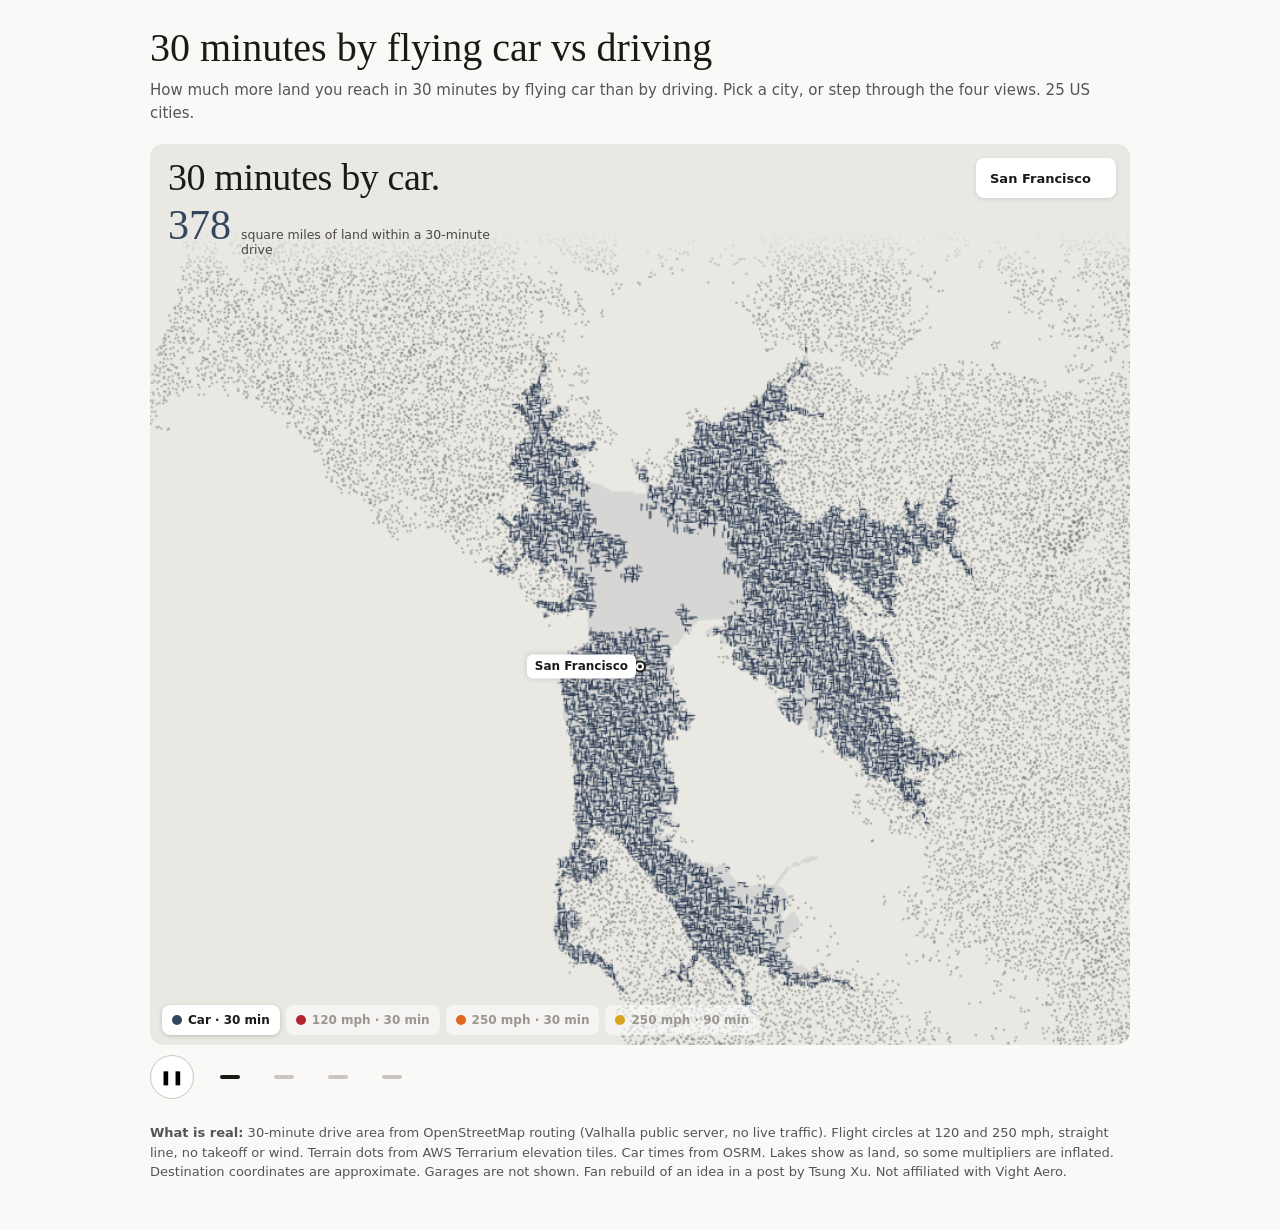
==== index.html @ d3df8611 "Add initial index.html file for flying car project" ====
<!doctype html>
<html lang="en"><head><meta charset="utf-8"><meta name="viewport" content="width=device-width,initial-scale=1">
<title>30 minutes by flying car vs driving</title>
<link rel="stylesheet" href="76-style.css">
<style>body{margin:0;background:#faf9f7;color:#1b1a17;font-family:Georgia,serif}main{max-width:980px;margin:0 auto;padding:24px 16px 48px}h1{font-weight:400;font-size:clamp(26px,5vw,40px);margin:0 0 8px}p.i{font:15px/1.5 system-ui,sans-serif;color:#555;margin:0 0 20px}footer{font:13px/1.5 system-ui,sans-serif;color:#555;margin-top:24px}</style></head>
<body><main><h1>30 minutes by flying car vs driving</h1>
<p class="i">How much more land you reach in 30 minutes by flying car than by driving. Pick a city, or step through the four views. 25 US cities.</p>
<div id="app"></div>
<footer><b>What is real:</b> 30-minute drive area from OpenStreetMap routing (Valhalla public server, no live traffic). Flight circles at 120 and 250 mph, straight line, no takeoff or wind. Terrain dots from AWS Terrarium elevation tiles. Car times from OSRM. Lakes show as land, so some multipliers are inflated. Destination coordinates are approximate. Garages are not shown. Fan rebuild of an idea in a post by Tsung Xu. Not affiliated with Vight Aero.</footer></main>
<script type="module">
const MAP={"bal_near.png":"10-bal_near.png","bal_wide.png":"11-bal_wide.png","bos_mid.png":"12-bos_mid.png","bos_near.png":"13-bos_near.png","bos_wide.png":"14-bos_wide.png","chi_mid.png":"15-chi_mid.png","chi_near.png":"16-chi_near.png","chi_wide.png":"17-chi_wide.png","clt_mid.png":"18-clt_mid.png","clt_near.png":"19-clt_near.png","clt_wide.png":"20-clt_wide.png","dal_mid.png":"21-dal_mid.png","dal_near.png":"22-dal_near.png","dal_wide.png":"23-dal_wide.png","dc_mid.png":"24-dc_mid.png","dc_near.png":"25-dc_near.png","dc_wide.png":"26-dc_wide.png","den_mid.png":"27-den_mid.png","den_near.png":"28-den_near.png","den_wide.png":"29-den_wide.png","atl_mid.png":"3-atl_mid.png","det_mid.png":"30-det_mid.png","det_near.png":"31-det_near.png","det_wide.png":"32-det_wide.png","hou_mid.png":"33-hou_mid.png","hou_near.png":"34-hou_near.png","hou_wide.png":"35-hou_wide.png","la_mid.png":"36-la_mid.png","la_near.png":"37-la_near.png","la_wide.png":"38-la_wide.png","las_mid.png":"39-las_mid.png","atl_near.png":"4-atl_near.png","las_near.png":"40-las_near.png","las_wide.png":"41-las_wide.png","mia_mid.png":"43-mia_mid.png","mia_near.png":"44-mia_near.png","mia_wide.png":"45-mia_wide.png","msp_mid.png":"46-msp_mid.png","msp_near.png":"47-msp_near.png","msp_wide.png":"48-msp_wide.png","nsh_mid.png":"49-nsh_mid.png","atl_wide.png":"5-atl_wide.png","nsh_near.png":"50-nsh_near.png","nsh_wide.png":"51-nsh_wide.png","nyc_mid.png":"52-nyc_mid.png","nyc_near.png":"53-nyc_near.png","nyc_wide.png":"54-nyc_wide.png","pdx_mid.png":"55-pdx_mid.png","pdx_near.png":"56-pdx_near.png","pdx_wide.png":"57-pdx_wide.png","phl_mid.png":"58-phl_mid.png","phl_near.png":"59-phl_near.png","aus_mid.png":"6-aus_mid.png","phl_wide.png":"60-phl_wide.png","phx_mid.png":"61-phx_mid.png","phx_near.png":"62-phx_near.png","phx_wide.png":"63-phx_wide.png","san_mid.png":"64-san_mid.png","san_near.png":"65-san_near.png","san_wide.png":"66-san_wide.png","sea_mid.png":"67-sea_mid.png","sea_near.png":"68-sea_near.png","sea_wide.png":"69-sea_wide.png","aus_near.png":"7-aus_near.png","sf_mid.png":"70-sf_mid.png","sf_near.png":"71-sf_near.png","sf_wide.png":"72-sf_wide.png","slc_mid.png":"73-slc_mid.png","slc_near.png":"74-slc_near.png","slc_wide.png":"75-slc_wide.png","tpa_mid.png":"77-tpa_mid.png","tpa_near.png":"78-tpa_near.png","tpa_wide.png":"79-tpa_wide.png","aus_wide.png":"8-aus_wide.png","bal_mid.png":"9-bal_mid.png"};
import { mount } from './80-viz.js';
const DATA = await (await fetch('42-meta.json')).json();
mount(document.getElementById('app'), { cities: DATA.cities, start: 'sf',
  getMeta: async (id) => DATA.meta[id], getDests: async () => DATA.dests,
  layerUrl: async (id, layer) => MAP[`${id}_${layer}.png`] });
</script></body></html>
---- 76-style.css ----
html, body, #root { margin: 0; min-height: 100%; }
body { background: var(--ds-page); }
.fcv { --bg: #e9e8e3; font-family: Inter, system-ui, sans-serif; color: #1b1a17; }
.fcv-stage { position: relative; width: 100%; background: var(--bg); border-radius: 14px; overflow: hidden; }
.fcv-canvas { display: block; width: 100%; }
.fcv-head { position: absolute; left: 0; top: 0; right: 0; padding: 14px 150px 26px 18px; pointer-events: none; background: linear-gradient(var(--bg) 62%, rgba(233,232,227,0)); }
.fcv-title { font-family: 'Instrument Serif', Georgia, 'Times New Roman', serif; font-weight: 400; font-size: clamp(24px, 4.4vw, 38px); line-height: 1.05; margin: 0 0 6px; letter-spacing: -0.01em; }
.fcv-title em { font-style: normal; }
.fcv-title em.a { color: #b3262e; } .fcv-title em.b { color: #e3661f; } .fcv-title em.c { color: #c48a0c; }
.fcv-stat { display: flex; align-items: baseline; gap: 10px; flex-wrap: wrap; }
.fcv-num { font-family: 'Instrument Serif', Georgia, serif; font-size: clamp(26px, 5vw, 42px); line-height: 1; }
.fcv-num.car { color: #34465f; } .fcv-num.a { color: #b3262e; } .fcv-num.b { color: #e3661f; } .fcv-num.c { color: #c48a0c; }
.fcv-sub { font-size: 12.5px; color: #4a4841; max-width: 260px; }
.fcv-city { position: absolute; right: 14px; top: 14px; }
.fcv-city select { appearance: none; font: 600 13px Inter, system-ui, sans-serif; padding: 8px 14px; min-height: 40px; border-radius: 8px; border: 0; background: #fff; color: #1b1a17; box-shadow: 0 1px 4px rgba(0,0,0,.12); }
.fcv-sr { position: absolute; width: 1px; height: 1px; overflow: hidden; clip: rect(0 0 0 0); }
.fcv-legend { position: absolute; left: 12px; right: 12px; bottom: 10px; display: flex; flex-wrap: wrap; gap: 6px; }
.fcv-legend span { display: inline-flex; align-items: center; gap: 6px; font-size: 12px; font-weight: 600; padding: 6px 10px; min-height: 30px; border-radius: 8px; background: rgba(255,255,255,.55); color: #9a978f; cursor: pointer; box-sizing: border-box; }
.fcv-legend span i { width: 10px; height: 10px; border-radius: 50%; display: inline-block; }
.fcv-legend span.on { color: #3b3933; background: #fff; }
.fcv-legend span.now { color: #1b1a17; box-shadow: 0 1px 4px rgba(0,0,0,.18); }
.fcv-load { position: absolute; inset: 0; display: flex; align-items: center; justify-content: center; color: #6a675f; background: var(--bg); }
.fcv-ctl { display: flex; align-items: center; gap: 14px; margin-top: 10px; }
.fcv-play { min-width: 44px; min-height: 44px; border-radius: 22px; border: 1px solid #c9c7bf; background: #fff; font-size: 14px; cursor: pointer; }
.fcv-dots { display: flex; gap: 10px; }
.fcv-dots button { width: 44px; height: 44px; border: 0; background: transparent; position: relative; cursor: pointer; }
.fcv-dots button::after { content: ''; position: absolute; left: 12px; right: 12px; top: 20px; height: 4px; border-radius: 2px; background: #c9c7bf; }
.fcv-dots button.on::after { background: #1b1a17; }
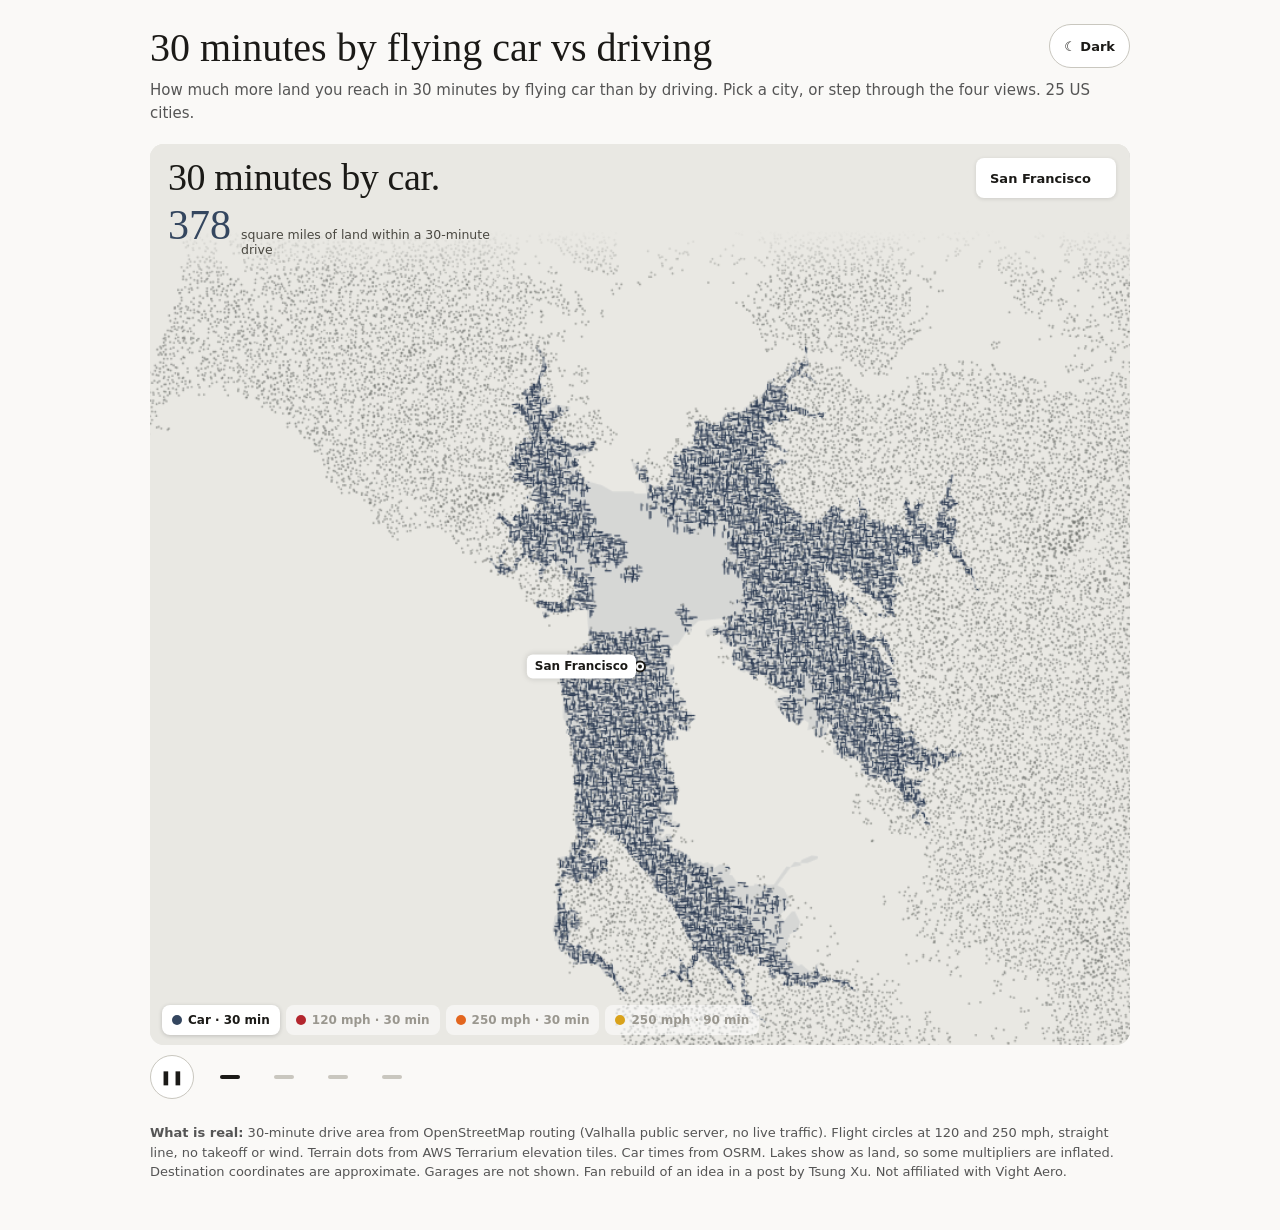
==== commit 7b2027c0: "Add dark mode toggle Refactor theme handling and update styles for dark mode." ====
--- a/index.html
+++ b/index.html
@@ -1,15 +1,21 @@
 <!doctype html>
 <html lang="en"><head><meta charset="utf-8"><meta name="viewport" content="width=device-width,initial-scale=1">
 <title>30 minutes by flying car vs driving</title>
+<script>(function(){try{var s=localStorage.getItem("fcv-theme");var t=s||(matchMedia("(prefers-color-scheme: dark)").matches?"dark":"light");document.documentElement.dataset.theme=t}catch(e){}})()</script>
 <link rel="stylesheet" href="76-style.css">
-<style>body{margin:0;background:#faf9f7;color:#1b1a17;font-family:Georgia,serif}main{max-width:980px;margin:0 auto;padding:24px 16px 48px}h1{font-weight:400;font-size:clamp(26px,5vw,40px);margin:0 0 8px}p.i{font:15px/1.5 system-ui,sans-serif;color:#555;margin:0 0 20px}footer{font:13px/1.5 system-ui,sans-serif;color:#555;margin-top:24px}</style></head>
-<body><main><h1>30 minutes by flying car vs driving</h1>
+<style>body{margin:0;background:var(--page);color:var(--ink);font-family:Georgia,serif}main{max-width:980px;margin:0 auto;padding:24px 16px 48px}h1{font-weight:400;font-size:clamp(26px,5vw,40px);margin:0 0 8px}p.i{font:15px/1.5 system-ui,sans-serif;color:var(--mute);margin:0 0 20px}footer{font:13px/1.5 system-ui,sans-serif;color:var(--mute);margin-top:24px}</style></head>
+<body><main><div class="top"><h1>30 minutes by flying car vs driving</h1><button id="theme" class="theme-btn" type="button" aria-label="Toggle dark mode"></button></div>
 <p class="i">How much more land you reach in 30 minutes by flying car than by driving. Pick a city, or step through the four views. 25 US cities.</p>
 <div id="app"></div>
 <footer><b>What is real:</b> 30-minute drive area from OpenStreetMap routing (Valhalla public server, no live traffic). Flight circles at 120 and 250 mph, straight line, no takeoff or wind. Terrain dots from AWS Terrarium elevation tiles. Car times from OSRM. Lakes show as land, so some multipliers are inflated. Destination coordinates are approximate. Garages are not shown. Fan rebuild of an idea in a post by Tsung Xu. Not affiliated with Vight Aero.</footer></main>
 <script type="module">
 const MAP={"bal_near.png":"10-bal_near.png","bal_wide.png":"11-bal_wide.png","bos_mid.png":"12-bos_mid.png","bos_near.png":"13-bos_near.png","bos_wide.png":"14-bos_wide.png","chi_mid.png":"15-chi_mid.png","chi_near.png":"16-chi_near.png","chi_wide.png":"17-chi_wide.png","clt_mid.png":"18-clt_mid.png","clt_near.png":"19-clt_near.png","clt_wide.png":"20-clt_wide.png","dal_mid.png":"21-dal_mid.png","dal_near.png":"22-dal_near.png","dal_wide.png":"23-dal_wide.png","dc_mid.png":"24-dc_mid.png","dc_near.png":"25-dc_near.png","dc_wide.png":"26-dc_wide.png","den_mid.png":"27-den_mid.png","den_near.png":"28-den_near.png","den_wide.png":"29-den_wide.png","atl_mid.png":"3-atl_mid.png","det_mid.png":"30-det_mid.png","det_near.png":"31-det_near.png","det_wide.png":"32-det_wide.png","hou_mid.png":"33-hou_mid.png","hou_near.png":"34-hou_near.png","hou_wide.png":"35-hou_wide.png","la_mid.png":"36-la_mid.png","la_near.png":"37-la_near.png","la_wide.png":"38-la_wide.png","las_mid.png":"39-las_mid.png","atl_near.png":"4-atl_near.png","las_near.png":"40-las_near.png","las_wide.png":"41-las_wide.png","mia_mid.png":"43-mia_mid.png","mia_near.png":"44-mia_near.png","mia_wide.png":"45-mia_wide.png","msp_mid.png":"46-msp_mid.png","msp_near.png":"47-msp_near.png","msp_wide.png":"48-msp_wide.png","nsh_mid.png":"49-nsh_mid.png","atl_wide.png":"5-atl_wide.png","nsh_near.png":"50-nsh_near.png","nsh_wide.png":"51-nsh_wide.png","nyc_mid.png":"52-nyc_mid.png","nyc_near.png":"53-nyc_near.png","nyc_wide.png":"54-nyc_wide.png","pdx_mid.png":"55-pdx_mid.png","pdx_near.png":"56-pdx_near.png","pdx_wide.png":"57-pdx_wide.png","phl_mid.png":"58-phl_mid.png","phl_near.png":"59-phl_near.png","aus_mid.png":"6-aus_mid.png","phl_wide.png":"60-phl_wide.png","phx_mid.png":"61-phx_mid.png","phx_near.png":"62-phx_near.png","phx_wide.png":"63-phx_wide.png","san_mid.png":"64-san_mid.png","san_near.png":"65-san_near.png","san_wide.png":"66-san_wide.png","sea_mid.png":"67-sea_mid.png","sea_near.png":"68-sea_near.png","sea_wide.png":"69-sea_wide.png","aus_near.png":"7-aus_near.png","sf_mid.png":"70-sf_mid.png","sf_near.png":"71-sf_near.png","sf_wide.png":"72-sf_wide.png","slc_mid.png":"73-slc_mid.png","slc_near.png":"74-slc_near.png","slc_wide.png":"75-slc_wide.png","tpa_mid.png":"77-tpa_mid.png","tpa_near.png":"78-tpa_near.png","tpa_wide.png":"79-tpa_wide.png","aus_wide.png":"8-aus_wide.png","bal_mid.png":"9-bal_mid.png"};
-import { mount } from './80-viz.js';
+import { mount, applyTheme, currentTheme } from './80-viz.js';
+const tb = document.getElementById('theme');
+const paintT = () => { const d = currentTheme() === 'dark'; tb.textContent = d ? '☀ Light' : '☾ Dark'; tb.setAttribute('aria-pressed', d); };
+applyTheme(currentTheme()); paintT();
+tb.addEventListener('click', () => { const n = currentTheme() === 'dark' ? 'light' : 'dark'; try { localStorage.setItem('fcv-theme', n); } catch (e) {} applyTheme(n); paintT(); });
+matchMedia('(prefers-color-scheme: dark)').addEventListener('change', (e) => { try { if (localStorage.getItem('fcv-theme')) return; } catch (x) {} applyTheme(e.matches ? 'dark' : 'light'); paintT(); });
 const DATA = await (await fetch('42-meta.json')).json();
 mount(document.getElementById('app'), { cities: DATA.cities, start: 'sf',
   getMeta: async (id) => DATA.meta[id], getDests: async () => DATA.dests,
--- a/76-style.css
+++ b/76-style.css
@@ -1,28 +1,36 @@
 html, body, #root { margin: 0; min-height: 100%; }
 body { background: var(--ds-page); }
-.fcv { --bg: #e9e8e3; font-family: Inter, system-ui, sans-serif; color: #1b1a17; }
+:root { --page: #faf9f7; --ink: #1b1a17; --mute: #555; --sub: #4a4841; --chip: #fff; --chip-off: rgba(255,255,255,.55); --chip-off-ink: #9a978f; --chip-on-ink: #3b3933; --line: #c9c7bf; --fade: rgba(233,232,227,0); color-scheme: light; }
+:root[data-theme=dark] { --page: #0d0f12; --ink: #ecebe6; --mute: #a6a59f; --sub: #b4b3ad; --chip: #252930; --chip-off: rgba(37,41,48,.6); --chip-off-ink: #8a8a85; --chip-on-ink: #ecebe6; --line: #3b4048; --fade: rgba(20,23,28,0); color-scheme: dark; }
+.fcv { --bg: #e9e8e3; font-family: Inter, system-ui, sans-serif; color: var(--ink); }
+:root[data-theme=dark] .fcv { --bg: #14171c; }
 .fcv-stage { position: relative; width: 100%; background: var(--bg); border-radius: 14px; overflow: hidden; }
 .fcv-canvas { display: block; width: 100%; }
-.fcv-head { position: absolute; left: 0; top: 0; right: 0; padding: 14px 150px 26px 18px; pointer-events: none; background: linear-gradient(var(--bg) 62%, rgba(233,232,227,0)); }
+.fcv-head { position: absolute; left: 0; top: 0; right: 0; padding: 14px 150px 26px 18px; pointer-events: none; background: linear-gradient(var(--bg) 62%, var(--fade)); }
 .fcv-title { font-family: 'Instrument Serif', Georgia, 'Times New Roman', serif; font-weight: 400; font-size: clamp(24px, 4.4vw, 38px); line-height: 1.05; margin: 0 0 6px; letter-spacing: -0.01em; }
 .fcv-title em { font-style: normal; }
 .fcv-title em.a { color: #b3262e; } .fcv-title em.b { color: #e3661f; } .fcv-title em.c { color: #c48a0c; }
+:root[data-theme=dark] .fcv-title em.a, :root[data-theme=dark] .fcv-num.a { color: #ff6f74; } :root[data-theme=dark] .fcv-title em.b, :root[data-theme=dark] .fcv-num.b { color: #ff9a52; } :root[data-theme=dark] .fcv-title em.c, :root[data-theme=dark] .fcv-num.c { color: #f3c24f; } :root[data-theme=dark] .fcv-num.car { color: #8fb4e6; }
 .fcv-stat { display: flex; align-items: baseline; gap: 10px; flex-wrap: wrap; }
 .fcv-num { font-family: 'Instrument Serif', Georgia, serif; font-size: clamp(26px, 5vw, 42px); line-height: 1; }
 .fcv-num.car { color: #34465f; } .fcv-num.a { color: #b3262e; } .fcv-num.b { color: #e3661f; } .fcv-num.c { color: #c48a0c; }
-.fcv-sub { font-size: 12.5px; color: #4a4841; max-width: 260px; }
+.fcv-sub { font-size: 12.5px; color: var(--sub); max-width: 260px; }
 .fcv-city { position: absolute; right: 14px; top: 14px; }
-.fcv-city select { appearance: none; font: 600 13px Inter, system-ui, sans-serif; padding: 8px 14px; min-height: 40px; border-radius: 8px; border: 0; background: #fff; color: #1b1a17; box-shadow: 0 1px 4px rgba(0,0,0,.12); }
+.fcv-city select { appearance: none; font: 600 13px Inter, system-ui, sans-serif; padding: 8px 14px; min-height: 40px; border-radius: 8px; border: 0; background: var(--chip); color: var(--ink); box-shadow: 0 1px 4px rgba(0,0,0,.12); }
 .fcv-sr { position: absolute; width: 1px; height: 1px; overflow: hidden; clip: rect(0 0 0 0); }
 .fcv-legend { position: absolute; left: 12px; right: 12px; bottom: 10px; display: flex; flex-wrap: wrap; gap: 6px; }
-.fcv-legend span { display: inline-flex; align-items: center; gap: 6px; font-size: 12px; font-weight: 600; padding: 6px 10px; min-height: 30px; border-radius: 8px; background: rgba(255,255,255,.55); color: #9a978f; cursor: pointer; box-sizing: border-box; }
+.fcv-legend span { display: inline-flex; align-items: center; gap: 6px; font-size: 12px; font-weight: 600; padding: 6px 10px; min-height: 30px; border-radius: 8px; background: var(--chip-off); color: var(--chip-off-ink); cursor: pointer; box-sizing: border-box; }
 .fcv-legend span i { width: 10px; height: 10px; border-radius: 50%; display: inline-block; }
-.fcv-legend span.on { color: #3b3933; background: #fff; }
-.fcv-legend span.now { color: #1b1a17; box-shadow: 0 1px 4px rgba(0,0,0,.18); }
-.fcv-load { position: absolute; inset: 0; display: flex; align-items: center; justify-content: center; color: #6a675f; background: var(--bg); }
+.fcv-legend span.on { color: var(--chip-on-ink); background: var(--chip); }
+.fcv-legend span.now { color: var(--ink); box-shadow: 0 1px 4px rgba(0,0,0,.18); }
+.fcv-load { position: absolute; inset: 0; display: flex; align-items: center; justify-content: center; color: var(--mute); background: var(--bg); }
 .fcv-ctl { display: flex; align-items: center; gap: 14px; margin-top: 10px; }
-.fcv-play { min-width: 44px; min-height: 44px; border-radius: 22px; border: 1px solid #c9c7bf; background: #fff; font-size: 14px; cursor: pointer; }
+.fcv-play { min-width: 44px; min-height: 44px; border-radius: 22px; border: 1px solid var(--line); background: var(--chip); color: var(--ink); font-size: 14px; cursor: pointer; }
 .fcv-dots { display: flex; gap: 10px; }
 .fcv-dots button { width: 44px; height: 44px; border: 0; background: transparent; position: relative; cursor: pointer; }
-.fcv-dots button::after { content: ''; position: absolute; left: 12px; right: 12px; top: 20px; height: 4px; border-radius: 2px; background: #c9c7bf; }
-.fcv-dots button.on::after { background: #1b1a17; }
+.fcv-dots button::after { content: ''; position: absolute; left: 12px; right: 12px; top: 20px; height: 4px; border-radius: 2px; background: var(--line); }
+.fcv-dots button.on::after { background: var(--ink); }
+
+.top { display: flex; align-items: flex-start; justify-content: space-between; gap: 12px; }
+.theme-btn { flex: none; min-width: 44px; min-height: 44px; border-radius: 22px; border: 1px solid var(--line); background: var(--chip); color: var(--ink); font: 600 13px Inter, system-ui, sans-serif; padding: 0 14px; cursor: pointer; }
+.theme-btn:focus-visible, .fcv-play:focus-visible, .fcv-dots button:focus-visible { outline: 2px solid #e3661f; outline-offset: 2px; }
